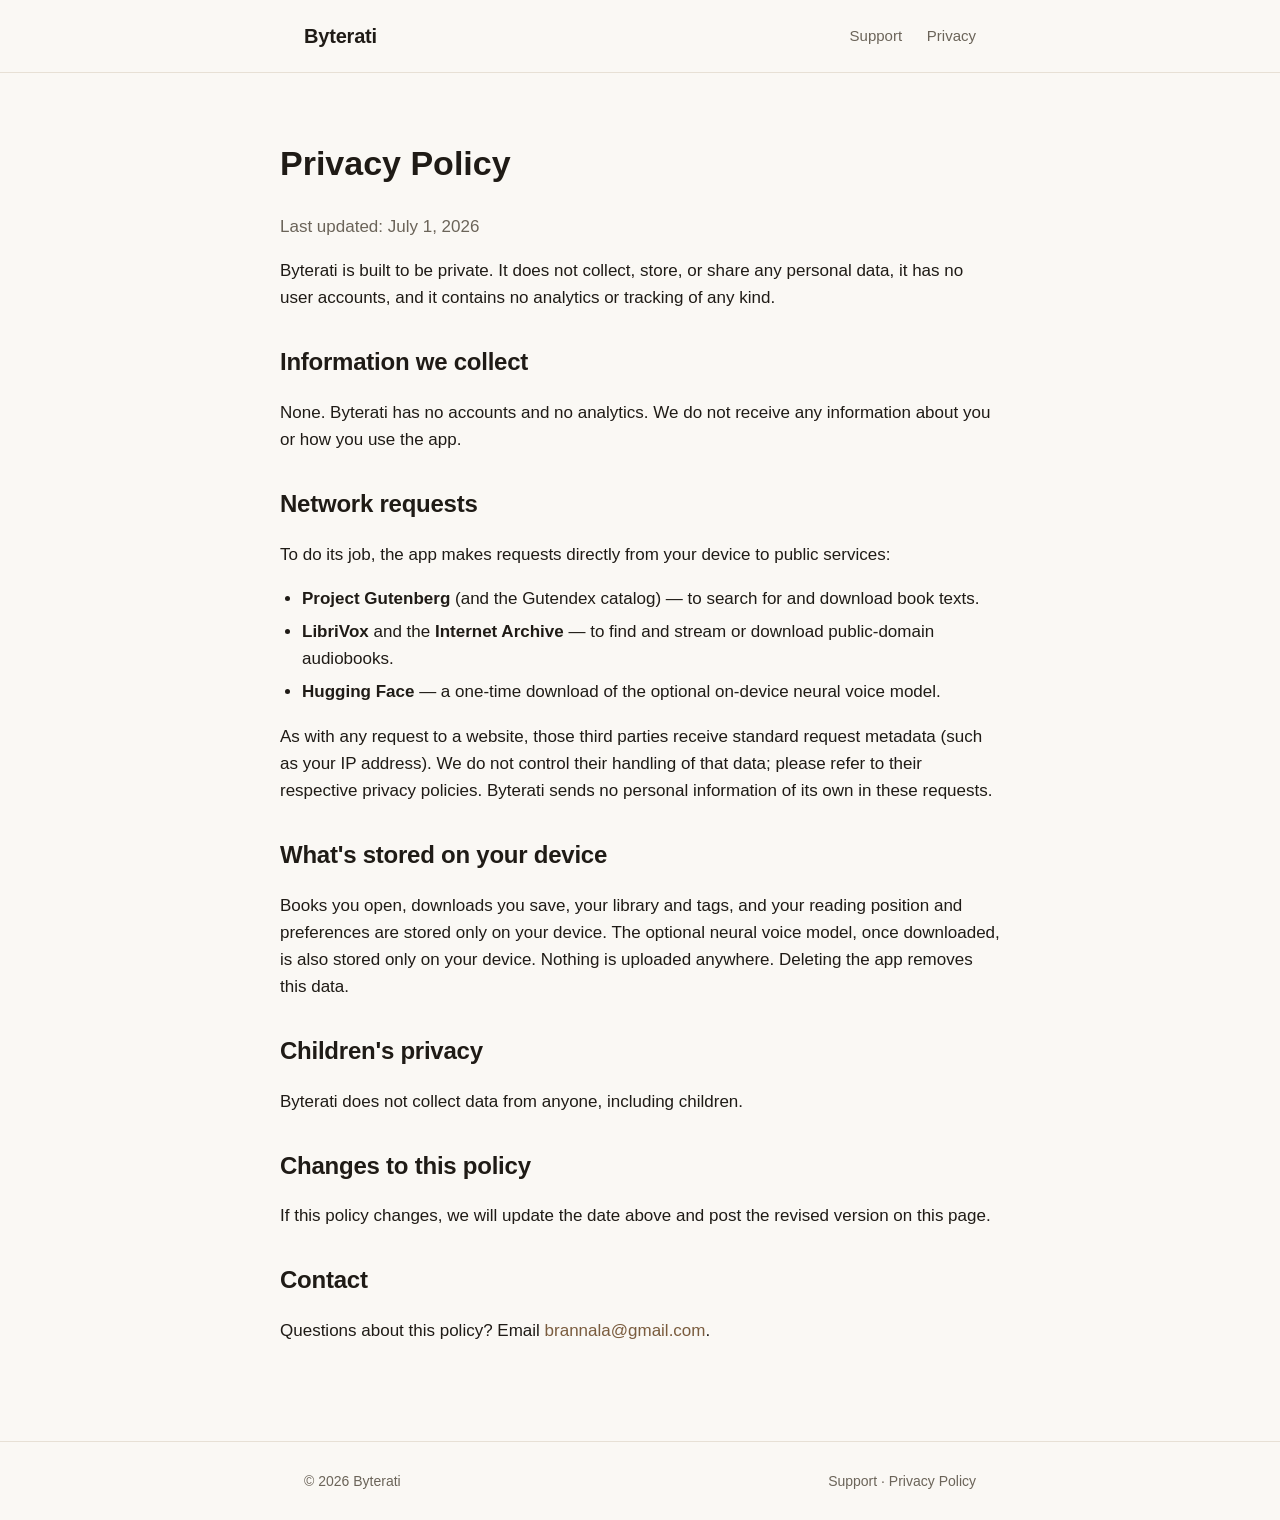
==== privacy.html @ 8c912fd8 "Byterati marketing site + App Store support/privacy pages Static HTML (no build step) for GitHub Pag" ====
<!DOCTYPE html>
<html lang="en">
<head>
<meta charset="utf-8">
<meta name="viewport" content="width=device-width, initial-scale=1">
<title>Privacy Policy — Byterati</title>
<meta name="description" content="Byterati's privacy policy: no data collected, no accounts, no tracking.">
<link rel="stylesheet" href="styles.css">
</head>
<body>
<header class="site">
  <div class="wrap">
    <a class="brand" href="/">Byterati</a>
    <nav>
      <a href="/support.html">Support</a>
      <a href="/privacy.html">Privacy</a>
    </nav>
  </div>
</header>

<main>
  <div class="wrap content">
    <h1>Privacy Policy</h1>
    <p class="muted">Last updated: July 1, 2026</p>

    <p>Byterati is built to be private. It does not collect, store, or share any personal
    data, it has no user accounts, and it contains no analytics or tracking of any kind.</p>

    <h2>Information we collect</h2>
    <p>None. Byterati has no accounts and no analytics. We do not receive any information
    about you or how you use the app.</p>

    <h2>Network requests</h2>
    <p>To do its job, the app makes requests directly from your device to public services:</p>
    <ul>
      <li><strong>Project Gutenberg</strong> (and the Gutendex catalog) — to search for and download book texts.</li>
      <li><strong>LibriVox</strong> and the <strong>Internet Archive</strong> — to find and stream or download public-domain audiobooks.</li>
      <li><strong>Hugging Face</strong> — a one-time download of the optional on-device neural voice model.</li>
    </ul>
    <p>As with any request to a website, those third parties receive standard request
    metadata (such as your IP address). We do not control their handling of that data;
    please refer to their respective privacy policies. Byterati sends no personal
    information of its own in these requests.</p>

    <h2>What's stored on your device</h2>
    <p>Books you open, downloads you save, your library and tags, and your reading position
    and preferences are stored only on your device. The optional neural voice model, once
    downloaded, is also stored only on your device. Nothing is uploaded anywhere. Deleting
    the app removes this data.</p>

    <h2>Children's privacy</h2>
    <p>Byterati does not collect data from anyone, including children.</p>

    <h2>Changes to this policy</h2>
    <p>If this policy changes, we will update the date above and post the revised version on
    this page.</p>

    <h2>Contact</h2>
    <p>Questions about this policy? Email
    <a href="mailto:brannala@gmail.com">brannala@gmail.com</a>.</p>
  </div>
</main>

<footer class="site">
  <div class="wrap">
    <span>© 2026 Byterati</span>
    <span>
      <a href="/support.html">Support</a> ·
      <a href="/privacy.html">Privacy Policy</a>
    </span>
  </div>
</footer>
</body>
</html>
---- styles.css ----
:root {
  --bg: #faf8f4;
  --surface: #ffffff;
  --ink: #1f1b16;
  --muted: #6b6459;
  --accent: #7a5c3e;
  --accent-ink: #ffffff;
  --border: #e7e0d5;
  --maxw: 720px;
}

@media (prefers-color-scheme: dark) {
  :root {
    --bg: #17140f;
    --surface: #201c16;
    --ink: #f2ece2;
    --muted: #a89e8f;
    --accent: #c8a06f;
    --accent-ink: #17140f;
    --border: #322c23;
  }
}

* { box-sizing: border-box; }

html { -webkit-text-size-adjust: 100%; }

body {
  margin: 0;
  background: var(--bg);
  color: var(--ink);
  font: 17px/1.6 -apple-system, BlinkMacSystemFont, "Segoe UI", Roboto, Helvetica, Arial, sans-serif;
  -webkit-font-smoothing: antialiased;
}

a { color: var(--accent); text-decoration: none; }
a:hover { text-decoration: underline; }

.wrap {
  max-width: var(--maxw);
  margin: 0 auto;
  padding: 0 24px;
}

header.site {
  padding: 20px 0;
  border-bottom: 1px solid var(--border);
}
header.site .wrap {
  display: flex;
  align-items: center;
  justify-content: space-between;
}
.brand {
  font-weight: 700;
  font-size: 20px;
  letter-spacing: -0.01em;
  color: var(--ink);
}
.brand:hover { text-decoration: none; }
nav a { margin-left: 20px; color: var(--muted); font-size: 15px; }

.hero {
  text-align: center;
  padding: 72px 0 40px;
}
.hero h1 {
  font-size: 44px;
  line-height: 1.1;
  letter-spacing: -0.02em;
  margin: 0 0 16px;
}
.hero p.tagline {
  font-size: 20px;
  color: var(--muted);
  margin: 0 auto 32px;
  max-width: 34ch;
}

.badge {
  display: inline-block;
  background: var(--accent);
  color: var(--accent-ink);
  font-weight: 600;
  padding: 12px 22px;
  border-radius: 12px;
}
.badge:hover { text-decoration: none; opacity: 0.92; }
.note { font-size: 14px; color: var(--muted); margin-top: 12px; }

section { padding: 24px 0; }
h2 { font-size: 24px; letter-spacing: -0.01em; margin: 32px 0 12px; }
h3 { font-size: 18px; margin: 24px 0 6px; }

.features {
  list-style: none;
  padding: 0;
  margin: 24px 0;
  display: grid;
  gap: 14px;
}
.features li {
  background: var(--surface);
  border: 1px solid var(--border);
  border-radius: 12px;
  padding: 16px 18px;
}
.features li strong { display: block; margin-bottom: 2px; }
.features li span { color: var(--muted); font-size: 15px; }

.content { padding: 40px 0 24px; }
.content p, .content li { color: var(--ink); }
.content .muted { color: var(--muted); }
.content ul { padding-left: 22px; }
.content li { margin: 6px 0; }

footer.site {
  border-top: 1px solid var(--border);
  margin-top: 56px;
  padding: 28px 0;
  color: var(--muted);
  font-size: 14px;
}
footer.site .wrap {
  display: flex;
  flex-wrap: wrap;
  gap: 12px 20px;
  justify-content: space-between;
  align-items: center;
}
footer.site a { color: var(--muted); }

@media (max-width: 520px) {
  .hero { padding: 48px 0 28px; }
  .hero h1 { font-size: 34px; }
}
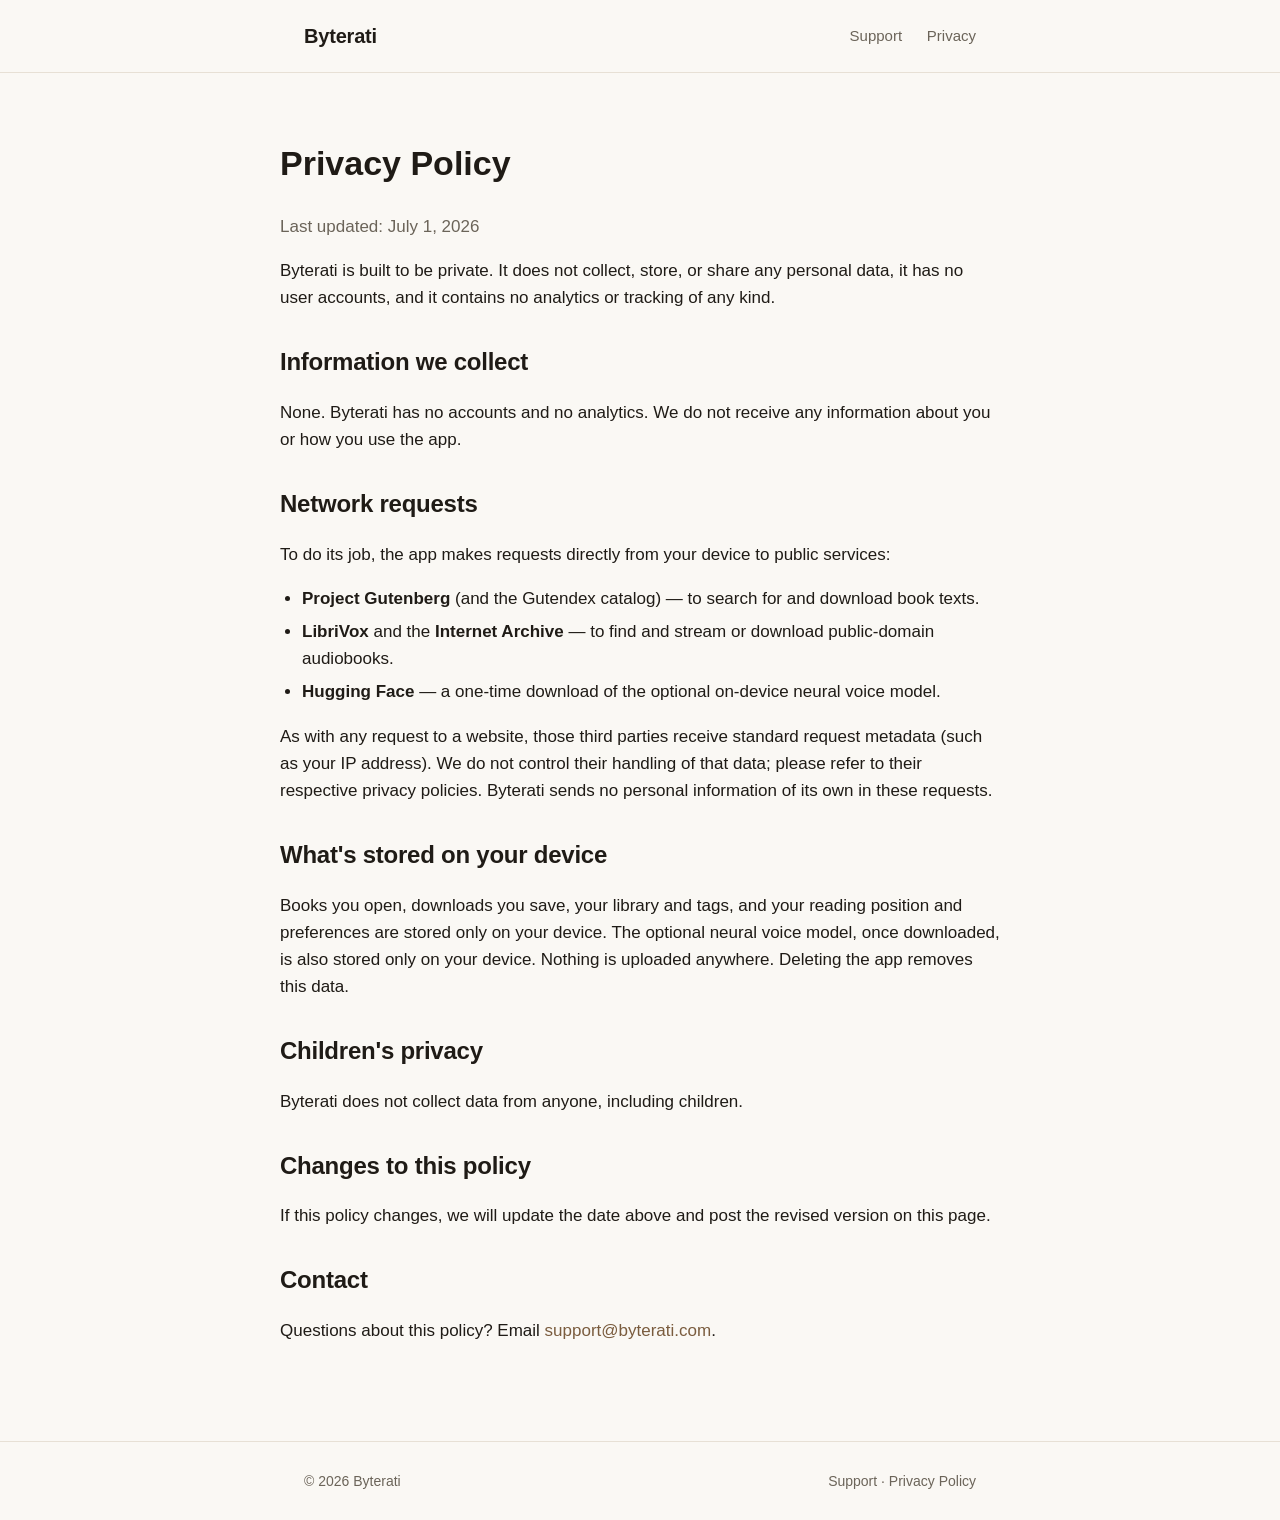
==== commit e17652dd: "Use support@byterati.com as the contact address Swap the privacy and support pages from the personal" ====
--- a/privacy.html
+++ b/privacy.html
@@ -57,7 +57,7 @@
 
     <h2>Contact</h2>
     <p>Questions about this policy? Email
-    <a href="mailto:brannala@gmail.com">brannala@gmail.com</a>.</p>
+    <a href="mailto:support@byterati.com">support@byterati.com</a>.</p>
   </div>
 </main>
 
